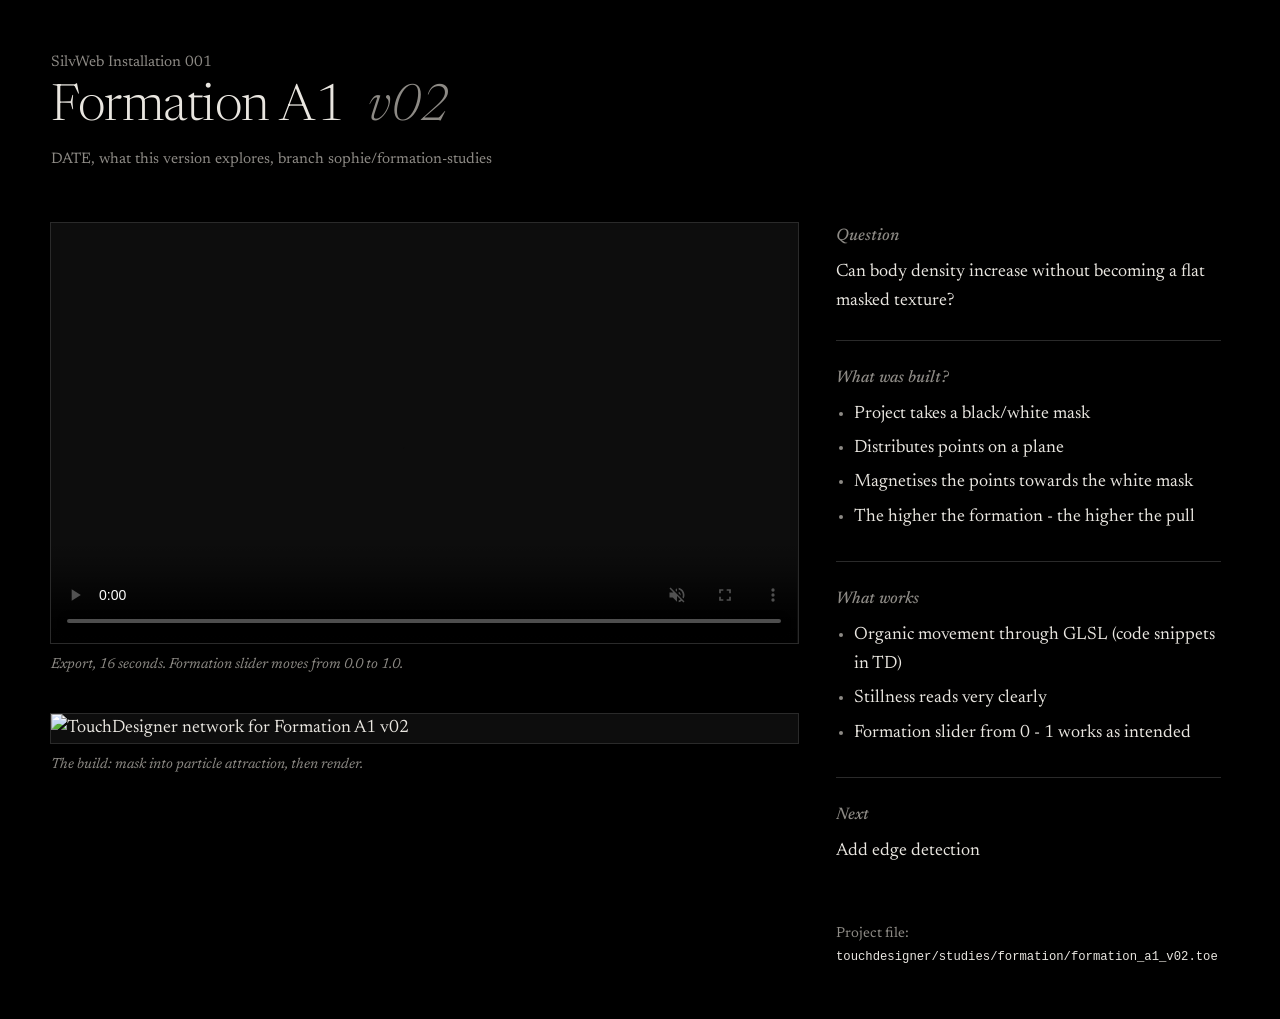
==== formation-a1-v02.html @ 1bbff35b "Create formation-a1-v02.html for SilvWeb Installation" ====
<!DOCTYPE html>
<html lang="en">
<head>
  <meta charset="UTF-8">
  <meta name="viewport" content="width=device-width, initial-scale=1">
  <title>Formation A1 v02 | SilvWeb Installation 001</title>

  <link rel="preconnect" href="https://fonts.googleapis.com">
  <link rel="preconnect" href="https://fonts.gstatic.com" crossorigin>
  <link href="https://fonts.googleapis.com/css2?family=Newsreader:ital,opsz,wght@0,6..72,300..600;1,6..72,300..500&display=swap" rel="stylesheet">
  <link rel="stylesheet" href="style.css">
</head>
<body>

  <header class="top">
    <p class="project">SilvWeb Installation 001</p>
    <h1>Formation A1 <span class="version">v02</span></h1>
    <p class="meta">DATE, what this version explores, branch sophie/formation-studies</p>
  </header>

  <main class="study">

    <!-- LEFT: media -->
    <div class="media">

      <figure class="video">
        <video controls loop muted playsinline preload="metadata"
               poster="screenshots/2026-10-07_formation-a1_v02_poster.jpg">
          <source src="exports/V1-2.mp4" type="video/mp4">
          Your browser cannot play this video.
        </video>
        <figcaption>Export, 16 seconds. Formation slider moves from 0.0 to 1.0.</figcaption>
      </figure>

      <figure class="build">
        <img src="screenshots/2026-10-07_formation-a1_v02_network.png"
             alt="TouchDesigner network for Formation A1 v02">
        <figcaption>The build: mask into particle attraction, then render.</figcaption>
      </figure>

    </div>

    <!-- RIGHT: notes -->
    <article class="notes">

      <section>
        <h2>Question</h2>
        <p>Can body density increase without becoming a flat masked texture?</p>
      </section>

      <section>
        <h2>What was built?</h2>
        <ul>
          <li>Project takes a black/white mask</li>
          <li>Distributes points on a plane</li>
          <li>Magnetises the points towards the white mask</li>
          <li>The higher the formation - the higher the pull</li>
        </ul>
      </section>

      <section>
        <h2>What works</h2>
        <ul>
          <li>Organic movement through GLSL (code snippets in TD)</li>
          <li>Stillness reads very clearly</li>
          <li>Formation slider from 0 - 1 works as intended</li>
        </ul>
      </section>

      <section>
        <h2>Next</h2>
        <p>Add edge detection</p>
      </section>

      <p class="files">
        Project file: <code>touchdesigner/studies/formation/formation_a1_v02.toe</code>
      </p>

    </article>

  </main>

  <!-- Fixed button, bottom right. Points to the next version's page. -->
  <!-- When v03 exists, add: <a class="next-btn" href="formation-a1-v03.html">Next version</a> -->

</body>
</html>
---- style.css ----
/* SilvWeb study page
   Monochrome on black, to match the work itself.
   Media on the left (video on top, build below), notes on the right. */

:root {
  --bg: #000;
  --text: #e9e6e0;        /* warm white */
  --text-dim: #8d8a85;
  --line: #2a2a2a;
  --panel: #0d0d0d;

  --font: "Newsreader", Georgia, "Times New Roman", serif;

  --gap: clamp(1.5rem, 3vw, 3rem);
  --pad: clamp(1.25rem, 4vw, 3.5rem);
}

*,
*::before,
*::after {
  box-sizing: border-box;
}

html {
  background: var(--bg);
}

body {
  margin: 0;
  background: var(--bg);
  color: var(--text);
  font-family: var(--font);
  font-size: 1.125rem;
  line-height: 1.6;
  -webkit-font-smoothing: antialiased;
}

/* ---------- Header ---------- */

.top {
  padding: var(--pad) var(--pad) 0;
  max-width: 100rem;
  margin: 0 auto;
}

.project {
  margin: 0 0 0.25rem;
  font-size: 0.95rem;
  color: var(--text-dim);
}

h1 {
  margin: 0;
  font-size: clamp(2rem, 4vw, 3.25rem);
  font-weight: 300;
  line-height: 1.1;
  letter-spacing: -0.01em;
}

.version {
  font-style: italic;
  color: var(--text-dim);
  margin-left: 0.25em;
}

.meta {
  margin: 0.75rem 0 0;
  font-size: 0.95rem;
  color: var(--text-dim);
}

/* ---------- Main layout ---------- */

.study {
  display: grid;
  grid-template-columns: minmax(0, 1.9fr) minmax(0, 1fr);
  gap: var(--gap);
  align-items: start;
  max-width: 100rem;
  margin: 0 auto;
  padding: var(--pad);
}

/* ---------- Left: media ---------- */

.media {
  display: flex;
  flex-direction: column;
  gap: var(--gap);
}

figure {
  margin: 0;
}

.video video {
  display: block;
  width: 100%;
  aspect-ratio: 16 / 9;   /* recordings are wide */
  background: var(--panel);
  outline: 1px solid var(--line);
}

.build img {
  display: block;
  width: 100%;
  height: auto;
  background: var(--panel);
  outline: 1px solid var(--line);
}

figcaption {
  margin-top: 0.6rem;
  font-size: 0.9rem;
  font-style: italic;
  color: var(--text-dim);
}

/* ---------- Right: notes ---------- */

.notes {
  /* stays in view while the left column scrolls */
  position: sticky;
  top: var(--pad);
  max-height: calc(100vh - 2 * var(--pad));
  overflow-y: auto;
  padding-right: 0.5rem;
  max-width: 34rem;
}

.notes section {
  padding-bottom: 1.5rem;
  margin-bottom: 1.5rem;
  border-bottom: 1px solid var(--line);
}

.notes section:last-of-type {
  border-bottom: 0;
  margin-bottom: 0;
}

h2 {
  margin: 0 0 0.5rem;
  font-size: 1.05rem;
  font-weight: 500;
  font-style: italic;
  color: var(--text-dim);
}

.notes p {
  margin: 0;
}

.notes ul {
  margin: 0;
  padding-left: 1.1rem;
}

.notes li {
  margin-bottom: 0.35rem;
}

.notes li::marker {
  color: var(--text-dim);
}

.files {
  margin-top: 2rem !important;
  font-size: 0.9rem;
  color: var(--text-dim);
}

code {
  font-family: ui-monospace, "SF Mono", Consolas, monospace;
  font-size: 0.85em;
  color: var(--text);
  overflow-wrap: anywhere;
}

/* ---------- Accessibility ---------- */

:focus-visible {
  outline: 2px solid var(--text);
  outline-offset: 3px;
}

/* ---------- Smaller screens: stack, media first ---------- */

@media (max-width: 62rem) {
  .study {
    grid-template-columns: 1fr;
  }

  .notes {
    position: static;
    max-height: none;
    overflow: visible;
    max-width: none;
  }
}
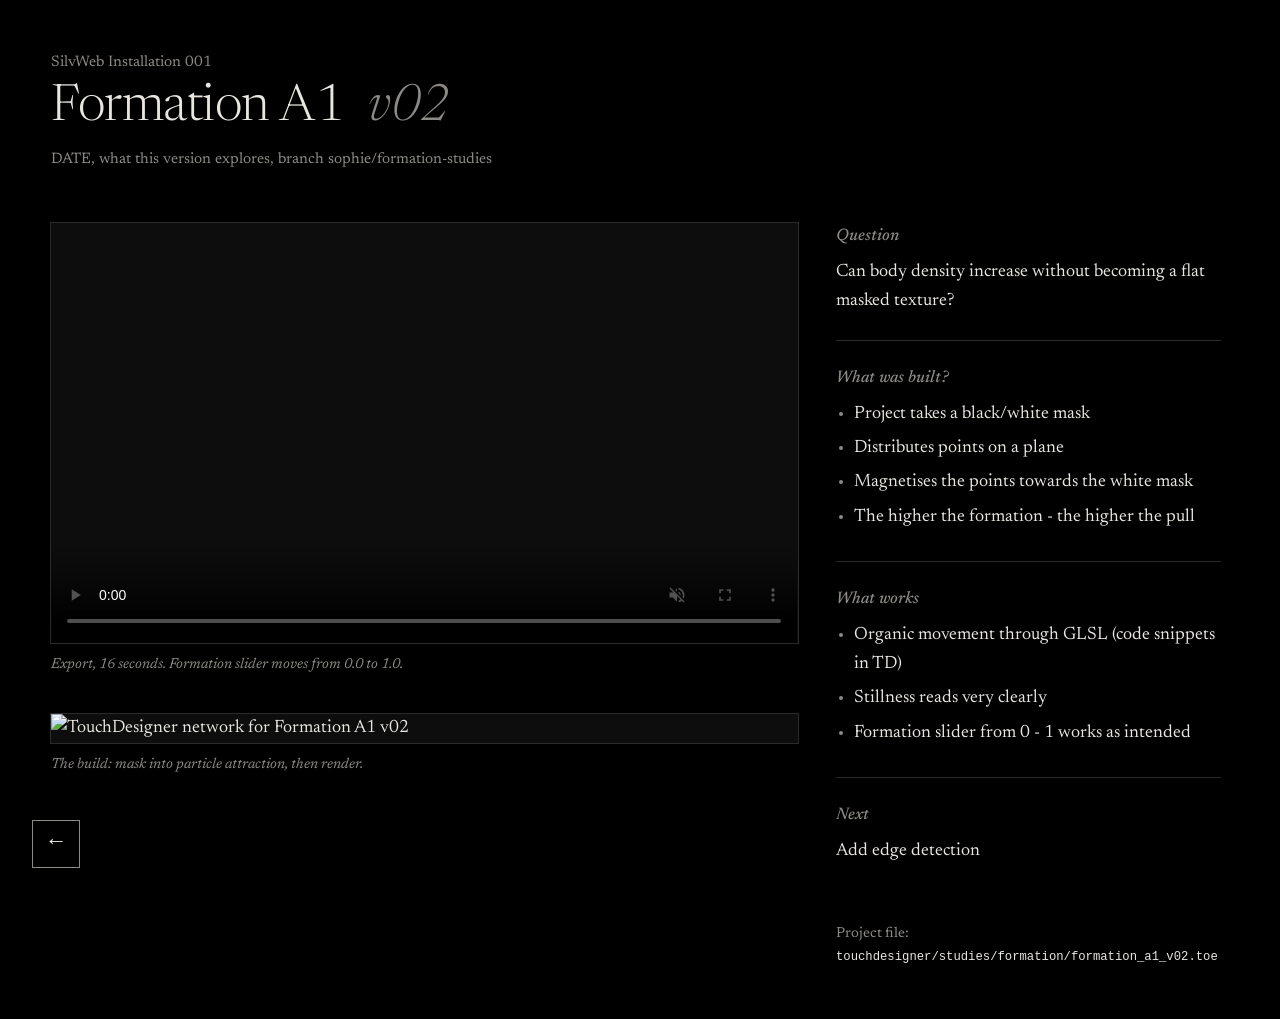
==== commit 6b87fa32: "Implement previous version navigation Added navigation for previous version link." ====
--- a/formation-a1-v02.html
+++ b/formation-a1-v02.html
@@ -80,8 +80,9 @@
 
   </main>
 
-  <!-- Fixed button, bottom right. Points to the next version's page. -->
-  <!-- When v03 exists, add: <a class="next-btn" href="formation-a1-v03.html">Next version</a> -->
+<nav class="version-nav-left" aria-label="Previous version">
+  <a href="index.html" aria-label="Previous version">←</a>
+</nav>
 
 </body>
 </html>
--- a/style.css
+++ b/style.css
@@ -198,3 +198,61 @@
     max-width: none;
   }
 }
+
+/* ---------- Next version button (fixed, bottom right) ---------- */
+
+.version-nav {
+  position: fixed;
+  right: clamp(1rem, 2.5vw, 2rem);
+  bottom: clamp(1rem, 2.5vw, 2rem);
+  z-index: 10;
+  display: flex;
+  gap: 0.5rem;
+}
+
+.version-nav a {
+  display: grid;
+  place-items: center;
+  width: 3rem;
+  height: 3rem;
+  background: #000;
+  color: #e9e6e0;
+  font-size: 1.4rem;
+  text-decoration: none;
+  border: 1px solid #8d8a85;
+  transition: background 0.2s, color 0.2s;
+}
+
+.version-nav a:hover,
+.version-nav a:focus-visible {
+  background: #e9e6e0;
+  color: #000;
+}
+
+.version-nav-left {
+  position: fixed;
+  left: clamp(1rem, 2.5vw, 2rem);
+  bottom: clamp(1rem, 2.5vw, 2rem);
+  z-index: 10;
+  display: flex;
+  gap: 0.5rem;
+}
+
+.version-nav-left a {
+  display: grid;
+  place-items: center;
+  width: 3rem;
+  height: 3rem;
+  background: #000;
+  color: #e9e6e0;
+  font-size: 1.4rem;
+  text-decoration: none;
+  border: 1px solid #8d8a85;
+  transition: background 0.2s, color 0.2s;
+}
+
+.version-nav-left a:hover,
+.version-nav-left a:focus-visible {
+  background: #e9e6e0;
+  color: #000;
+}
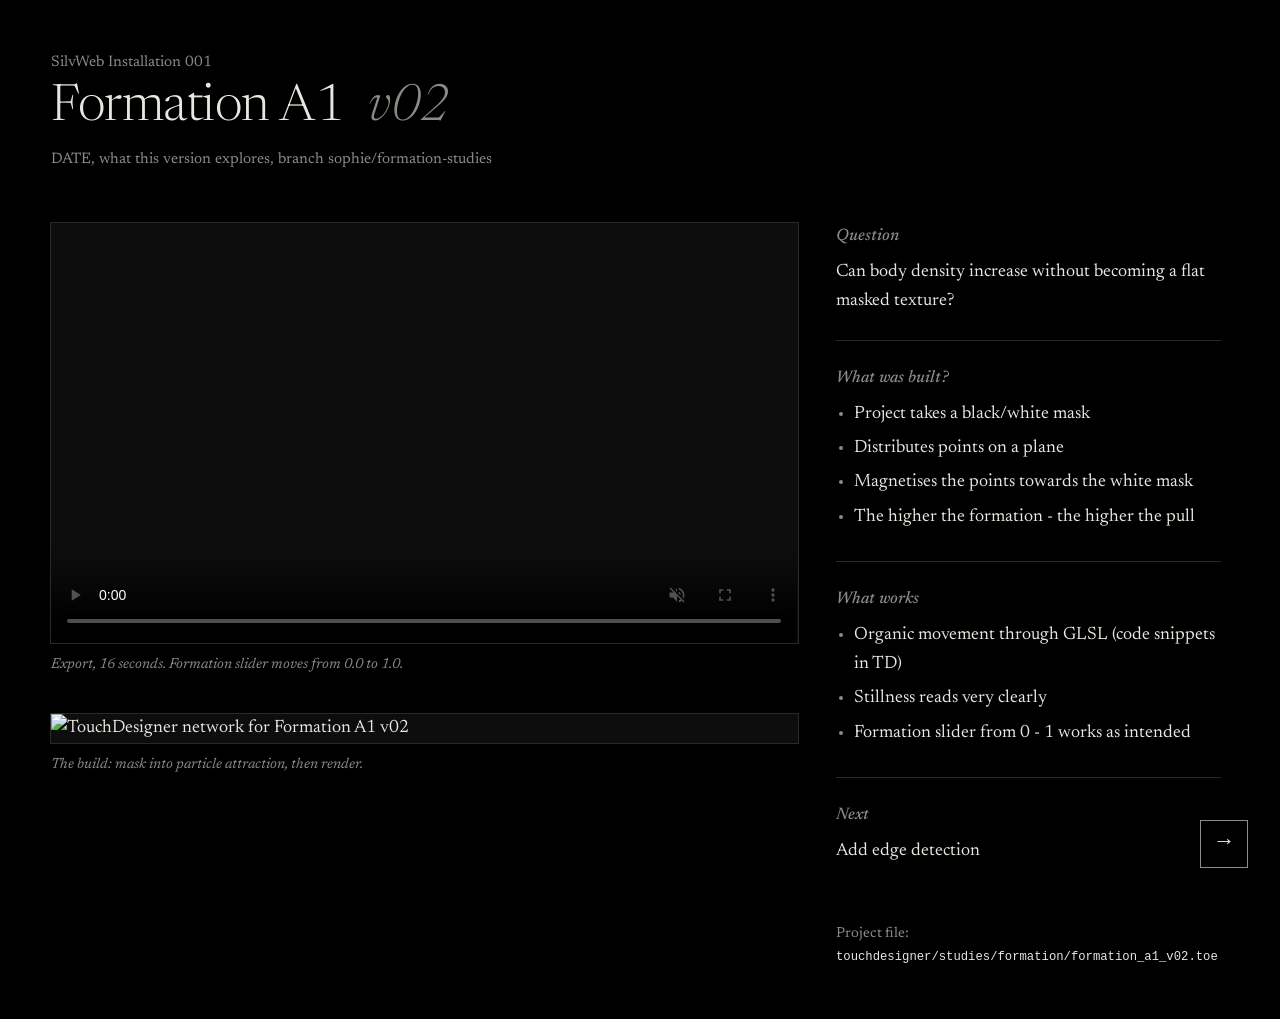
==== commit caf4cd17: "Update navigation for versioning in HTML file" ====
--- a/formation-a1-v02.html
+++ b/formation-a1-v02.html
@@ -80,9 +80,9 @@
 
   </main>
 
-<nav class="version-nav-left" aria-label="Previous version">
-  <a href="index.html" aria-label="Previous version">←</a>
-</nav>
+  <nav class="version-nav" aria-label="Version navigation">
+    <a href="formation-a1-v02.html" aria-label="Next version">→</a>
+  </nav>
 
 </body>
 </html>
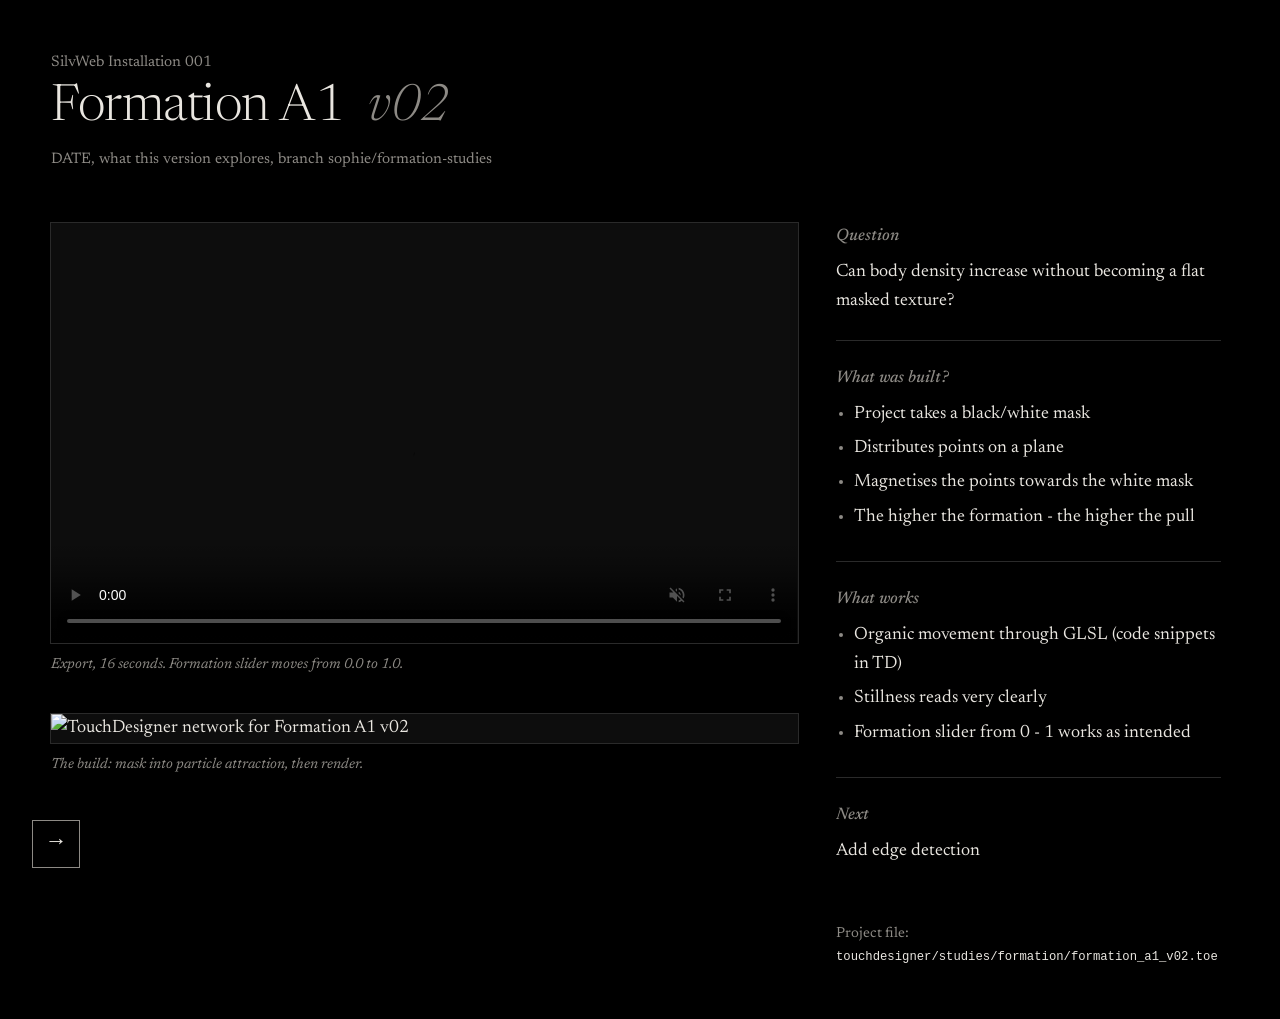
==== commit 5c02676f: "Update navigation links in formation-a1-v02.html" ====
--- a/formation-a1-v02.html
+++ b/formation-a1-v02.html
@@ -80,8 +80,8 @@
 
   </main>
 
-  <nav class="version-nav" aria-label="Version navigation">
-    <a href="formation-a1-v02.html" aria-label="Next version">→</a>
+  <nav class="version-nav-left" aria-label="Version navigation">
+    <a href="index.html" aria-label="previous version">→</a>
   </nav>
 
 </body>
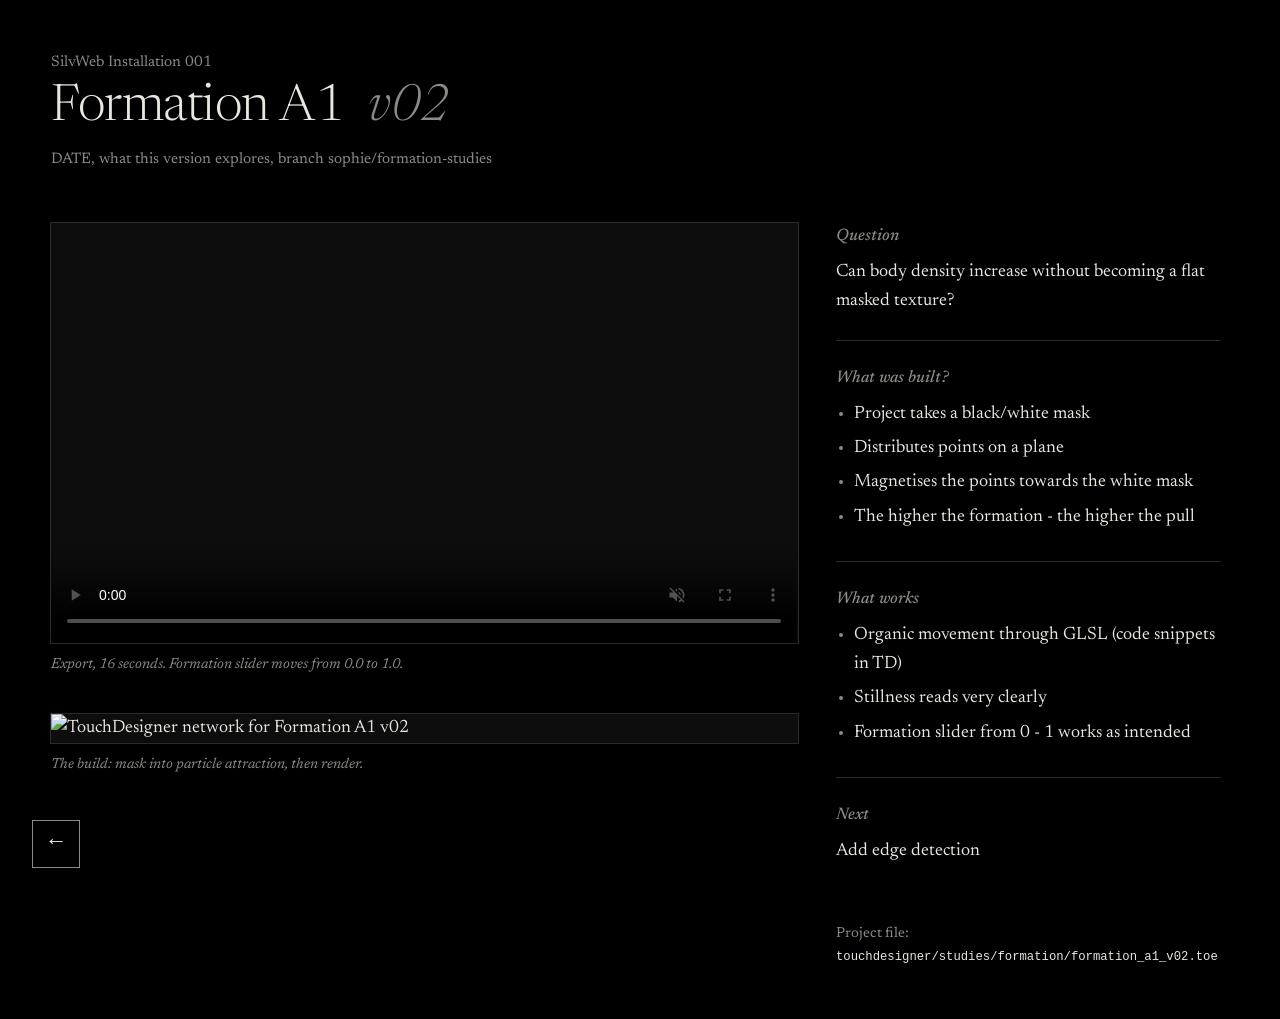
==== commit 42979a95: "Update navigation link direction in HTML" ====
--- a/formation-a1-v02.html
+++ b/formation-a1-v02.html
@@ -81,7 +81,7 @@
   </main>
 
   <nav class="version-nav-left" aria-label="Version navigation">
-    <a href="index.html" aria-label="previous version">→</a>
+    <a href="index.html" aria-label="previous version">←</a>
   </nav>
 
 </body>
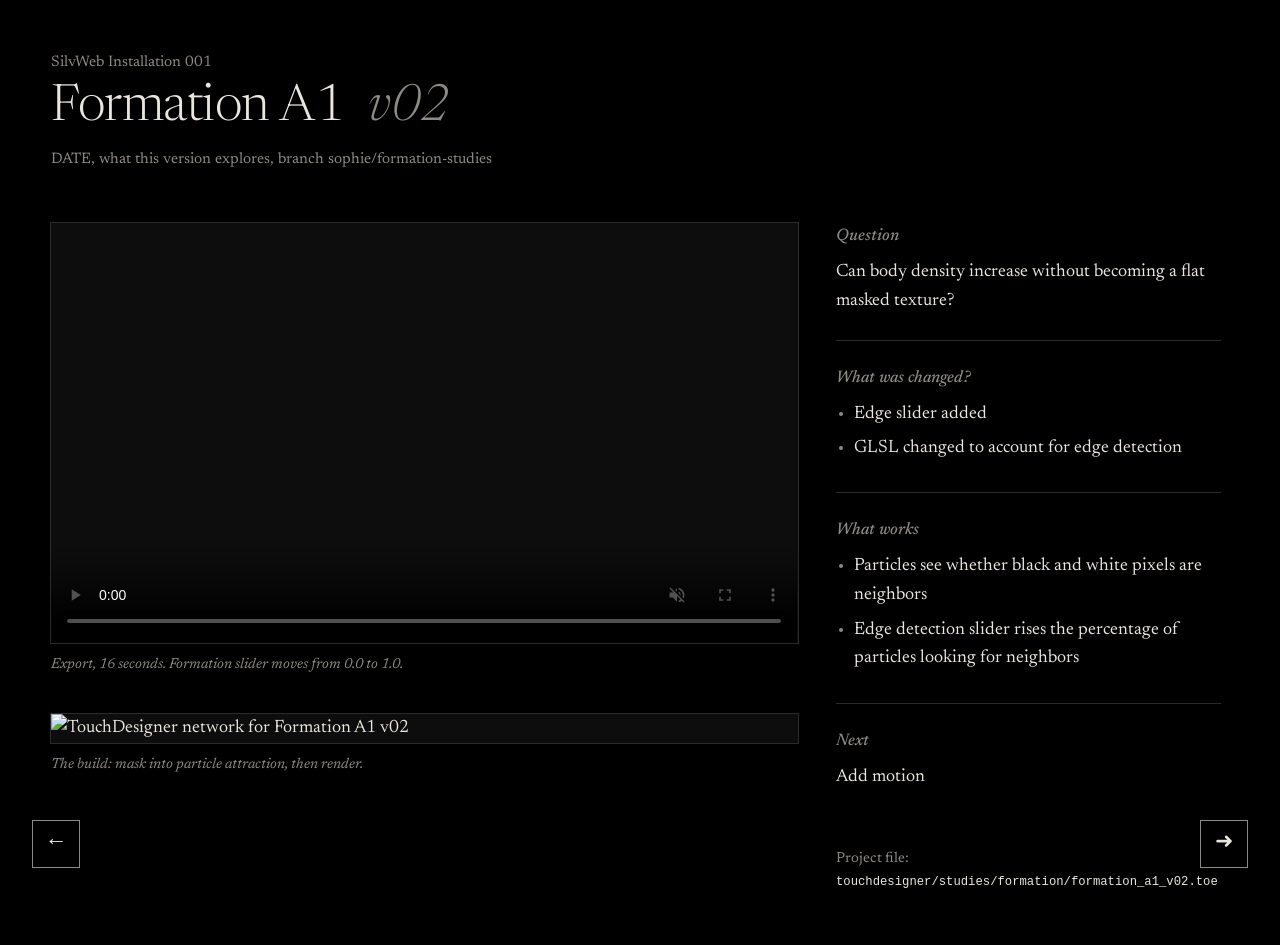
==== commit 55aadf19: "Update formation-a1-v02.html" ====
--- a/formation-a1-v02.html
+++ b/formation-a1-v02.html
@@ -49,27 +49,24 @@
       </section>
 
       <section>
-        <h2>What was built?</h2>
+        <h2>What was changed?</h2>
         <ul>
-          <li>Project takes a black/white mask</li>
-          <li>Distributes points on a plane</li>
-          <li>Magnetises the points towards the white mask</li>
-          <li>The higher the formation - the higher the pull</li>
+          <li>Edge slider added</li>
+          <li>GLSL changed to account for edge detection</li>
         </ul>
       </section>
 
       <section>
         <h2>What works</h2>
         <ul>
-          <li>Organic movement through GLSL (code snippets in TD)</li>
-          <li>Stillness reads very clearly</li>
-          <li>Formation slider from 0 - 1 works as intended</li>
+          <li>Particles see whether black and white pixels are neighbors</li>
+          <li>Edge detection slider rises the percentage of particles looking for neighbors</li>
         </ul>
       </section>
 
       <section>
         <h2>Next</h2>
-        <p>Add edge detection</p>
+        <p>Add motion</p>
       </section>
 
       <p class="files">
@@ -84,5 +81,9 @@
     <a href="index.html" aria-label="previous version">←</a>
   </nav>
 
+    <nav class="version-nav" aria-label="Version navigation">
+    <a href="index.html" aria-label="previous version">➜</a>
+  </nav>
+
 </body>
 </html>
